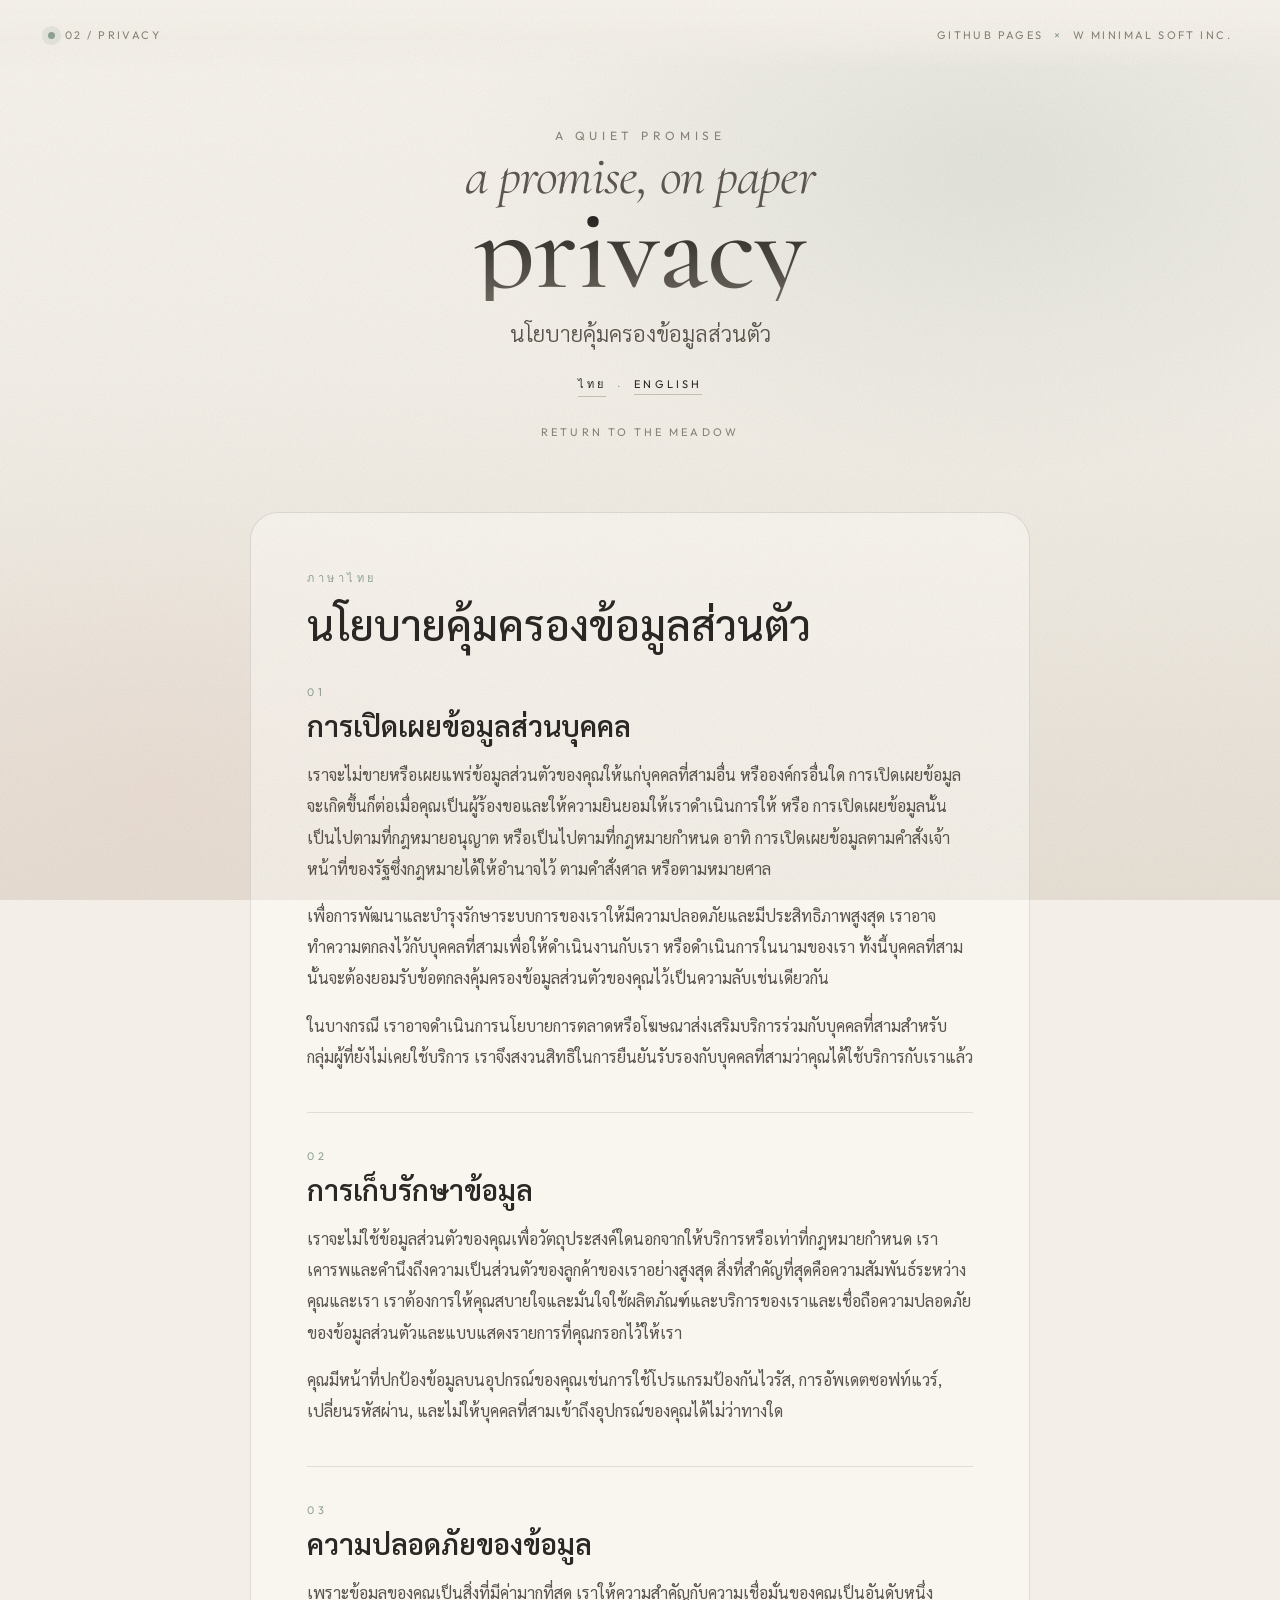
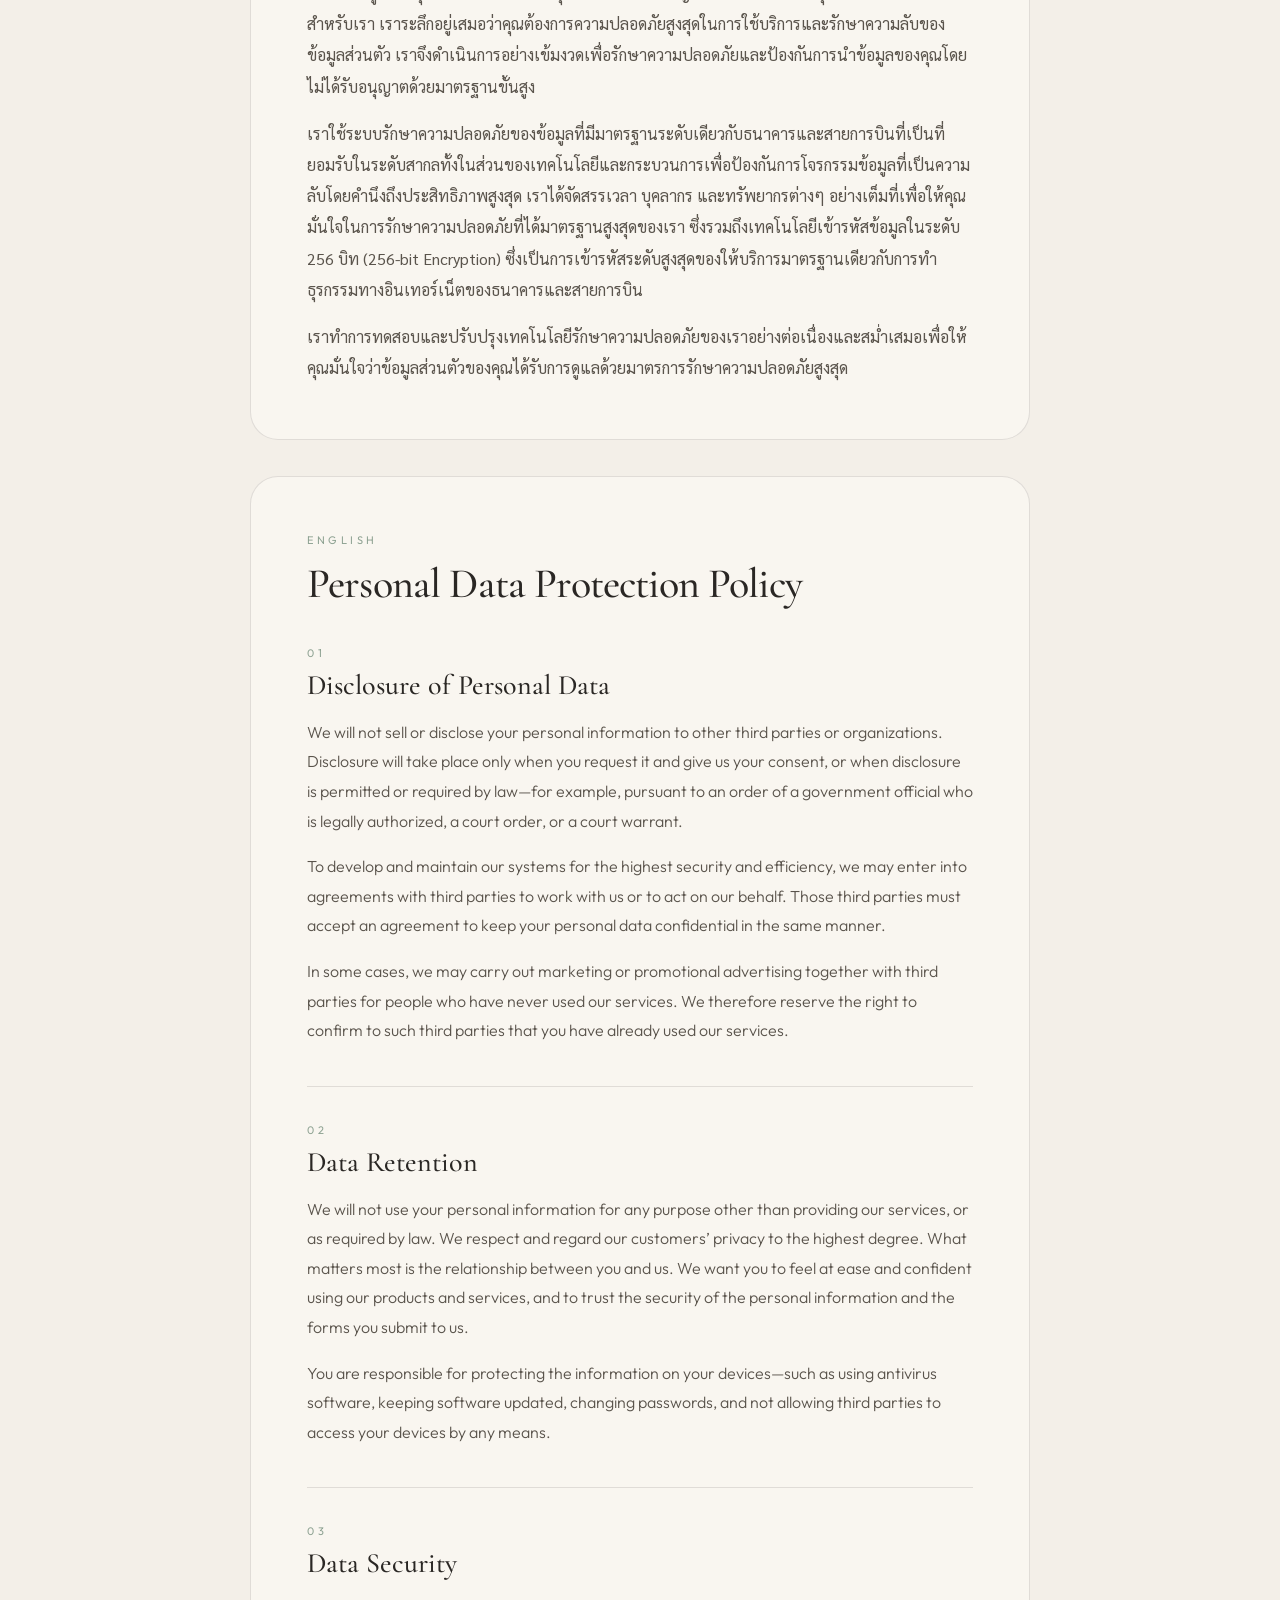
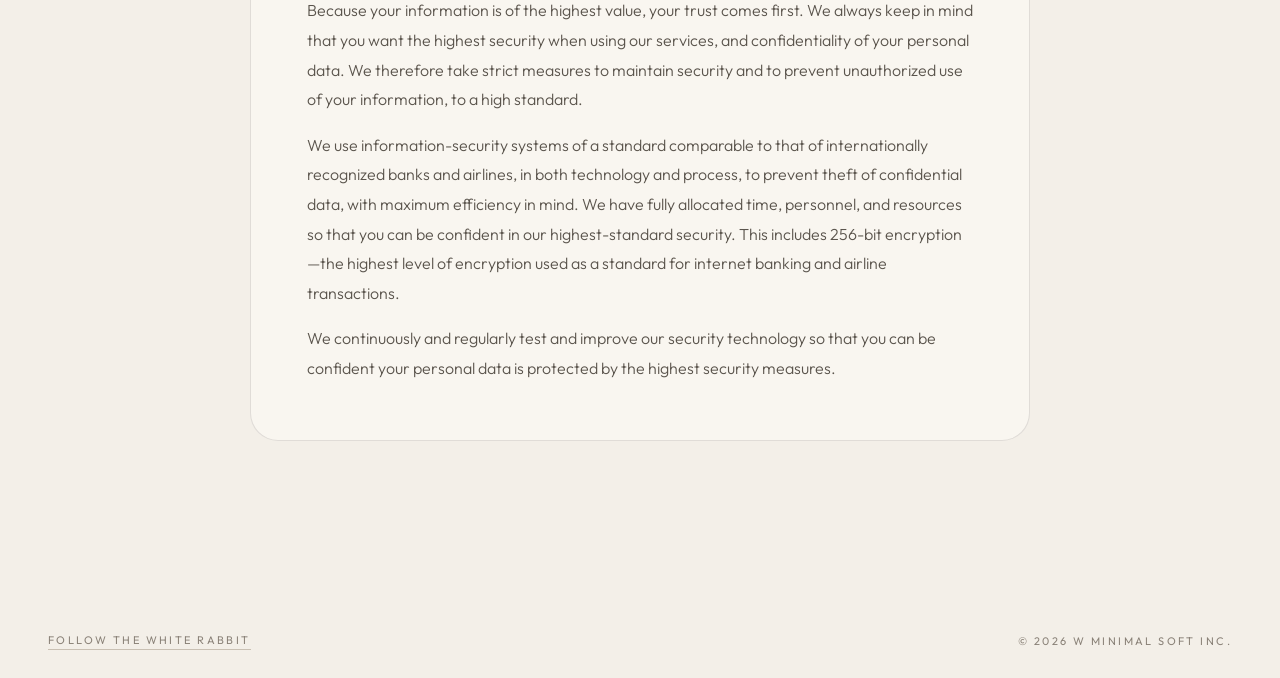
==== privacy.html @ c867a548 "Add files via upload" ====
<!DOCTYPE html>
<html lang="th">
<head>
  <meta charset="UTF-8" />
  <meta name="viewport" content="width=device-width, initial-scale=1, viewport-fit=cover" />
  <meta name="theme-color" content="#f3efe8" />
  <meta name="description" content="นโยบายคุ้มครองข้อมูลส่วนตัว — Privacy Policy by w minimal soft inc." />
  <title>นโยบายคุ้มครองข้อมูลส่วนตัว · Privacy Policy</title>
  <link rel="icon" href="favicon.svg" type="image/svg+xml" />
  <link rel="preconnect" href="https://fonts.googleapis.com" />
  <link rel="preconnect" href="https://fonts.gstatic.com" crossorigin />
  <link href="https://fonts.googleapis.com/css2?family=Cormorant+Garamond:ital,wght@0,400;0,500;1,400;1,500&family=Outfit:wght@300;400;500&family=Sarabun:wght@300;400;500;600&display=swap" rel="stylesheet" />
  <link rel="stylesheet" href="styles.css" />
</head>
<body class="doc">
  <div class="grain" aria-hidden="true"></div>
  <div class="wash" aria-hidden="true"></div>

  <header class="top">
    <p class="mark">
      <span class="dot"></span>
      <span>02 / privacy</span>
    </p>
    <p class="credit">GitHub Pages <em>×</em> w minimal soft inc.</p>
  </header>

  <main class="policy">
    <header class="policy-hero">
      <p class="kicker">a quiet promise</p>
      <h1>
        <span class="line quiet">a promise, on paper</span>
        <span class="line loud">privacy</span>
      </h1>
      <p class="policy-lead">นโยบายคุ้มครองข้อมูลส่วนตัว</p>
      <nav class="lang-nav" aria-label="Language">
        <a href="#th">ไทย</a>
        <span aria-hidden="true">·</span>
        <a href="#en">English</a>
      </nav>
      <a class="back-meadow" href="./">return to the meadow</a>
    </header>

    <article id="th" class="policy-block" lang="th">
      <p class="policy-lang">ภาษาไทย</p>
      <h2>นโยบายคุ้มครองข้อมูลส่วนตัว</h2>

      <section>
        <p class="num">01</p>
        <h3>การเปิดเผยข้อมูลส่วนบุคคล</h3>
        <p>เราจะไม่ขายหรือเผยแพร่ข้อมูลส่วนตัวของคุณให้แก่บุคคลที่สามอื่น หรือองค์กรอื่นใด การเปิดเผยข้อมูลจะเกิดขึ้นก็ต่อเมื่อคุณเป็นผู้ร้องขอและให้ความยินยอมให้เราดำเนินการให้ หรือ การเปิดเผยข้อมูลนั้นเป็นไปตามที่กฎหมายอนุญาต หรือเป็นไปตามที่กฎหมายกำหนด อาทิ การเปิดเผยข้อมูลตามคำสั่งเจ้าหน้าที่ของรัฐซึ่งกฎหมายได้ให้อำนาจไว้ ตามคำสั่งศาล หรือตามหมายศาล</p>
        <p>เพื่อการพัฒนาและบำรุงรักษาระบบการของเราให้มีความปลอดภัยและมีประสิทธิภาพสูงสุด เราอาจทำความตกลงไว้กับบุคคลที่สามเพื่อให้ดำเนินงานกับเรา หรือดำเนินการในนามของเรา ทั้งนี้บุคคลที่สามนั้นจะต้องยอมรับข้อตกลงคุ้มครองข้อมูลส่วนตัวของคุณไว้เป็นความลับเช่นเดียวกัน</p>
        <p>ในบางกรณี เราอาจดำเนินการนโยบายการตลาดหรือโฆษณาส่งเสริมบริการร่วมกับบุคคลที่สามสำหรับกลุ่มผู้ที่ยังไม่เคยใช้บริการ เราจึงสงวนสิทธิในการยืนยันรับรองกับบุคคลที่สามว่าคุณได้ใช้บริการกับเราแล้ว</p>
      </section>

      <section>
        <p class="num">02</p>
        <h3>การเก็บรักษาข้อมูล</h3>
        <p>เราจะไม่ใช้ข้อมูลส่วนตัวของคุณเพื่อวัตถุประสงค์ใดนอกจากให้บริการหรือเท่าที่กฎหมายกำหนด เราเคารพและคำนึงถึงความเป็นส่วนตัวของลูกค้าของเราอย่างสูงสุด สิ่งที่สำคัญที่สุดคือความสัมพันธ์ระหว่างคุณและเรา เราต้องการให้คุณสบายใจและมั่นใจใช้ผลิตภัณฑ์และบริการของเราและเชื่อถือความปลอดภัยของข้อมูลส่วนตัวและแบบแสดงรายการที่คุณกรอกไว้ให้เรา</p>
        <p>คุณมีหน้าที่ปกป้องข้อมูลบนอุปกรณ์ของคุณเช่นการใช้โปรแกรมป้องกันไวรัส, การอัพเดตซอฟท์แวร์, เปลี่ยนรหัสผ่าน, และไม่ให้บุคคลที่สามเข้าถึงอุปกรณ์ของคุณได้ไม่ว่าทางใด</p>
      </section>

      <section>
        <p class="num">03</p>
        <h3>ความปลอดภัยของข้อมูล</h3>
        <p>เพราะข้อมูลของคุณเป็นสิ่งที่มีค่ามากที่สุด เราให้ความสำคัญกับความเชื่อมั่นของคุณเป็นอันดับหนึ่งสำหรับเรา เราระลึกอยู่เสมอว่าคุณต้องการความปลอดภัยสูงสุดในการใช้บริการและรักษาความลับของข้อมูลส่วนตัว เราจึงดำเนินการอย่างเข้มงวดเพื่อรักษาความปลอดภัยและป้องกันการนำข้อมูลของคุณโดยไม่ได้รับอนุญาตด้วยมาตรฐานขั้นสูง</p>
        <p>เราใช้ระบบรักษาความปลอดภัยของข้อมูลที่มีมาตรฐานระดับเดียวกับธนาคารและสายการบินที่เป็นที่ยอมรับในระดับสากลทั้งในส่วนของเทคโนโลยีและกระบวนการเพื่อป้องกันการโจรกรรมข้อมูลที่เป็นความลับโดยคำนึงถึงประสิทธิภาพสูงสุด เราได้จัดสรรเวลา บุคลากร และทรัพยากรต่างๆ อย่างเต็มที่เพื่อให้คุณมั่นใจในการรักษาความปลอดภัยที่ได้มาตรฐานสูงสุดของเรา ซึ่งรวมถึงเทคโนโลยีเข้ารหัสข้อมูลในระดับ 256 บิท (256-bit Encryption) ซึ่งเป็นการเข้ารหัสระดับสูงสุดของให้บริการมาตรฐานเดียวกับการทำธุรกรรมทางอินเทอร์เน็ตของธนาคารและสายการบิน</p>
        <p>เราทำการทดสอบและปรับปรุงเทคโนโลยีรักษาความปลอดภัยของเราอย่างต่อเนื่องและสม่ำเสมอเพื่อให้คุณมั่นใจว่าข้อมูลส่วนตัวของคุณได้รับการดูแลด้วยมาตรการรักษาความปลอดภัยสูงสุด</p>
      </section>
    </article>

    <article id="en" class="policy-block" lang="en">
      <p class="policy-lang">English</p>
      <h2>Personal Data Protection Policy</h2>

      <section>
        <p class="num">01</p>
        <h3>Disclosure of Personal Data</h3>
        <p>We will not sell or disclose your personal information to other third parties or organizations. Disclosure will take place only when you request it and give us your consent, or when disclosure is permitted or required by law—for example, pursuant to an order of a government official who is legally authorized, a court order, or a court warrant.</p>
        <p>To develop and maintain our systems for the highest security and efficiency, we may enter into agreements with third parties to work with us or to act on our behalf. Those third parties must accept an agreement to keep your personal data confidential in the same manner.</p>
        <p>In some cases, we may carry out marketing or promotional advertising together with third parties for people who have never used our services. We therefore reserve the right to confirm to such third parties that you have already used our services.</p>
      </section>

      <section>
        <p class="num">02</p>
        <h3>Data Retention</h3>
        <p>We will not use your personal information for any purpose other than providing our services, or as required by law. We respect and regard our customers’ privacy to the highest degree. What matters most is the relationship between you and us. We want you to feel at ease and confident using our products and services, and to trust the security of the personal information and the forms you submit to us.</p>
        <p>You are responsible for protecting the information on your devices—such as using antivirus software, keeping software updated, changing passwords, and not allowing third parties to access your devices by any means.</p>
      </section>

      <section>
        <p class="num">03</p>
        <h3>Data Security</h3>
        <p>Because your information is of the highest value, your trust comes first. We always keep in mind that you want the highest security when using our services, and confidentiality of your personal data. We therefore take strict measures to maintain security and to prevent unauthorized use of your information, to a high standard.</p>
        <p>We use information-security systems of a standard comparable to that of internationally recognized banks and airlines, in both technology and process, to prevent theft of confidential data, with maximum efficiency in mind. We have fully allocated time, personnel, and resources so that you can be confident in our highest-standard security. This includes 256-bit encryption—the highest level of encryption used as a standard for internet banking and airline transactions.</p>
        <p>We continuously and regularly test and improve our security technology so that you can be confident your personal data is protected by the highest security measures.</p>
      </section>
    </article>
  </main>

  <footer class="floor policy-floor">
    <a href="./">follow the white rabbit</a>
    <span class="copy">© 2026 w minimal soft inc.</span>
  </footer>
</body>
</html>
---- styles.css ----
:root {
  --paper: #f3efe8;
  --mist: #e7e0d5;
  --ink: #2a2724;
  --mute: #8a8278;
  --sage: #8fa393;
  --blush: #e8c9c0;
  --rabbit: #fffdf8;
  --line: rgba(42, 39, 36, 0.12);
  --ease: cubic-bezier(0.22, 1, 0.36, 1);
}

*,
*::before,
*::after {
  box-sizing: border-box;
  margin: 0;
  padding: 0;
}

html,
body {
  min-height: 100%;
}

body {
  font-family: "Outfit", system-ui, sans-serif;
  color: var(--ink);
  background: var(--paper);
  overflow: hidden;
  cursor: none;
}

body.inside {
  cursor: auto;
}

body.inside .cursor-glow {
  opacity: 0;
}

.grain,
.wash,
#motes,
.cursor-glow,
.iris {
  pointer-events: none;
}

.grain {
  position: fixed;
  inset: 0;
  z-index: 8;
  opacity: 0.22;
  mix-blend-mode: multiply;
  background-image: url("data:image/svg+xml,%3Csvg xmlns='http://www.w3.org/2000/svg' width='180' height='180'%3E%3Cfilter id='n'%3E%3CfeTurbulence type='fractalNoise' baseFrequency='.85' numOctaves='4' stitchTiles='stitch'/%3E%3C/filter%3E%3Crect width='180' height='180' filter='url(%23n)' opacity='.55'/%3E%3C/svg%3E");
}

.wash {
  position: fixed;
  inset: 0;
  z-index: 0;
  background:
    radial-gradient(900px 520px at 78% 18%, rgba(143, 163, 147, 0.18), transparent 60%),
    radial-gradient(700px 480px at 12% 88%, rgba(232, 201, 192, 0.22), transparent 62%),
    linear-gradient(180deg, #f7f3ed 0%, var(--paper) 42%, var(--mist) 100%);
}

#motes {
  position: fixed;
  inset: 0;
  z-index: 1;
}

.cursor-glow {
  position: fixed;
  width: 180px;
  height: 180px;
  margin: -90px 0 0 -90px;
  border-radius: 50%;
  background: radial-gradient(circle, rgba(255, 253, 248, 0.55), rgba(143, 163, 147, 0.08) 42%, transparent 70%);
  z-index: 2;
  transform: translate(-100px, -100px);
  transition: opacity 0.4s ease;
}

.top,
.floor {
  position: fixed;
  left: 0;
  right: 0;
  z-index: 6;
  display: flex;
  justify-content: space-between;
  align-items: center;
  gap: 16px;
  padding: 28px clamp(20px, 4vw, 48px);
  font-size: 11px;
  letter-spacing: 0.22em;
  text-transform: uppercase;
  color: var(--mute);
}

.top {
  top: 0;
}

.floor {
  bottom: 0;
}

.floor .in {
  display: none;
}

body.inside .floor .out {
  display: none;
}

body.inside .floor .in {
  display: inline;
}

.mark {
  display: flex;
  align-items: center;
  gap: 10px;
}

.dot {
  width: 7px;
  height: 7px;
  border-radius: 50%;
  background: var(--sage);
  box-shadow: 0 0 0 6px rgba(143, 163, 147, 0.16);
  animation: pulse 3.6s var(--ease) infinite;
}

.credit em {
  font-style: normal;
  color: var(--sage);
  padding: 0 6px;
}

.stage {
  position: relative;
  z-index: 4;
  min-height: 100dvh;
  display: grid;
  place-items: center;
  padding: 108px 24px 92px;
}

[hidden] {
  display: none !important;
}

.surface,
.hole {
  width: min(920px, 100%);
  text-align: center;
}

.kicker {
  font-size: 12px;
  letter-spacing: 0.38em;
  text-transform: uppercase;
  color: var(--mute);
}

.surface .kicker {
  margin-top: 22px;
}

.hole .kicker {
  margin-bottom: 20px;
}

h1 {
  font-family: "Cormorant Garamond", Georgia, serif;
  font-weight: 500;
  line-height: 0.86;
  letter-spacing: -0.03em;
}

h1 .line {
  display: block;
}

h1 .quiet {
  font-size: clamp(28px, 5vw, 54px);
  font-style: italic;
  font-weight: 400;
  color: #5d574f;
}

h1 .loud {
  font-size: clamp(52px, 11vw, 118px);
  font-weight: 500;
  background: linear-gradient(180deg, #2a2724 20%, #6d675e 100%);
  -webkit-background-clip: text;
  background-clip: text;
  color: transparent;
}

.hint {
  margin-top: 18px;
  font-size: 12px;
  letter-spacing: 0.28em;
  text-transform: uppercase;
  color: var(--mute);
}

.hint span {
  color: var(--sage);
  padding: 0 8px;
}

.rabbit-btn {
  position: relative;
  margin: 28px auto 0;
  display: grid;
  place-items: center;
  gap: 8px;
  background: none;
  border: 0;
  cursor: none;
  color: inherit;
  animation: bob 4.8s var(--ease) infinite;
}

.rabbit {
  width: min(168px, 46vw);
  height: auto;
  filter: drop-shadow(0 18px 24px rgba(80, 70, 58, 0.12));
  transition: transform 0.6s var(--ease);
}

.rabbit-btn:hover .rabbit,
.rabbit-btn:focus-visible .rabbit {
  transform: translateY(-6px) scale(1.03);
}

.rabbit-btn:focus-visible {
  outline: none;
}

.ear-front {
  transform-origin: 110px 90px;
  animation: twitch 5.4s ease-in-out infinite;
}

.eye {
  transform-origin: 148px 118px;
  animation: blink 6.2s ease-in-out infinite;
}

.enter {
  font-size: 10px;
  letter-spacing: 0.42em;
  text-transform: uppercase;
  color: var(--sage);
}

.paw-trail {
  position: absolute;
  inset: auto auto 18px 8%;
  display: flex;
  gap: 10px;
  opacity: 0.45;
}

.paw-trail i {
  width: 5px;
  height: 5px;
  border-radius: 50%;
  background: #cfc4b4;
  animation: fade 2.8s ease-in-out infinite;
}

.paw-trail i:nth-child(2) { animation-delay: 0.2s; }
.paw-trail i:nth-child(3) { animation-delay: 0.4s; }
.paw-trail i:nth-child(4) { animation-delay: 0.6s; }
.paw-trail i:nth-child(5) { animation-delay: 0.8s; }

.hole h2 {
  font-family: "Cormorant Garamond", Georgia, serif;
  font-size: clamp(48px, 10vw, 108px);
  font-weight: 500;
  letter-spacing: -0.03em;
  line-height: 0.9;
}

.letter {
  margin: 28px auto 0;
  max-width: 46ch;
  font-size: clamp(16px, 2vw, 20px);
  font-weight: 300;
  line-height: 1.7;
  color: #5a544c;
}

.watch {
  margin-top: 36px;
  font-family: "Cormorant Garamond", Georgia, serif;
  font-style: italic;
  font-size: 22px;
  color: var(--sage);
}

.back {
  margin-top: 40px;
  background: transparent;
  border: 1px solid var(--line);
  color: var(--ink);
  font: inherit;
  font-size: 11px;
  letter-spacing: 0.28em;
  text-transform: uppercase;
  padding: 14px 22px;
  border-radius: 999px;
  cursor: pointer;
  transition: background 0.3s ease, border-color 0.3s ease;
}

.back:hover,
.back:focus-visible {
  background: rgba(255, 253, 248, 0.7);
  border-color: #c9c0b3;
  outline: none;
}

.iris {
  position: fixed;
  inset: 0;
  z-index: 12;
  background: #1c1a18;
  clip-path: circle(0 at 50% 58%);
  opacity: 0;
  transition: clip-path 1.05s var(--ease), opacity 0.2s linear;
}

.iris.open {
  opacity: 1;
  clip-path: circle(150% at 50% 58%);
}

body.inside .wash {
  background:
    radial-gradient(800px 500px at 50% 20%, rgba(143, 163, 147, 0.14), transparent 55%),
    linear-gradient(180deg, #ece6dc, #ddd4c6);
}

@keyframes bob {
  0%, 100% { transform: translateY(0); }
  50% { transform: translateY(-10px); }
}

@keyframes twitch {
  0%, 86%, 100% { transform: rotate(0deg); }
  90% { transform: rotate(-7deg); }
  94% { transform: rotate(3deg); }
}

@keyframes blink {
  0%, 92%, 100% { transform: scaleY(1); }
  94% { transform: scaleY(0.08); }
}

@keyframes pulse {
  0%, 100% { box-shadow: 0 0 0 6px rgba(143, 163, 147, 0.16); }
  50% { box-shadow: 0 0 0 10px rgba(143, 163, 147, 0.05); }
}

@keyframes fade {
  0%, 100% { opacity: 0.15; transform: scale(0.7); }
  50% { opacity: 0.8; transform: scale(1); }
}

@media (max-width: 720px) {
  body { cursor: auto; }
  .cursor-glow { display: none; }
  .top, .floor { padding: 18px 18px; letter-spacing: 0.12em; }
  .credit, .copy { display: none; }
  .rabbit-btn { cursor: pointer; }
  .policy-hero .kicker {
    letter-spacing: 0.16em;
    font-size: 10px;
  }
  .policy-block {
    padding: 24px 20px;
    border-radius: 22px;
  }
}

@media (max-height: 760px) {
  h1 .quiet { font-size: clamp(22px, 4vw, 36px); }
  h1 .loud { font-size: clamp(44px, 9vw, 84px); }
  .rabbit { width: min(132px, 38vw); }
  .rabbit-btn { margin-top: 16px; }
  .kicker { margin-top: 14px; }
}

body.doc {
  overflow: auto;
  cursor: auto;
}

body.doc .top {
  background: linear-gradient(180deg, #f7f3ed 0%, rgba(243, 239, 232, 0.92) 55%, rgba(243, 239, 232, 0));
}

.policy {
  position: relative;
  z-index: 4;
  width: min(780px, calc(100% - 40px));
  margin: 0 auto;
  padding: 128px 0 120px;
}

.policy-hero {
  text-align: center;
  margin-bottom: 72px;
}

.policy-hero h1 {
  margin-top: 10px;
}

.policy-lead {
  margin-top: 18px;
  font-family: "Sarabun", "Outfit", sans-serif;
  font-weight: 300;
  font-size: clamp(18px, 2.4vw, 22px);
  color: #5a544c;
}

.lang-nav {
  display: flex;
  justify-content: center;
  align-items: center;
  gap: 12px;
  margin-top: 28px;
  font-size: 11px;
  letter-spacing: 0.28em;
  text-transform: uppercase;
}

.lang-nav a {
  color: var(--ink);
  text-decoration: none;
  border-bottom: 1px solid #c9c0b3;
  padding-bottom: 3px;
}

.lang-nav a:hover,
.lang-nav a:focus-visible {
  color: var(--sage);
  outline: none;
}

.lang-nav span {
  color: var(--sage);
}

.back-meadow {
  display: inline-block;
  margin-top: 28px;
  font-size: 11px;
  letter-spacing: 0.28em;
  text-transform: uppercase;
  color: var(--mute);
  text-decoration: none;
}

.back-meadow:hover,
.back-meadow:focus-visible {
  color: var(--ink);
  outline: none;
}

html {
  scroll-behavior: smooth;
}

.policy-block {
  scroll-margin-top: 108px;
  background: rgba(255, 253, 248, 0.48);
  border: 1px solid var(--line);
  border-radius: 28px;
  padding: clamp(28px, 5vw, 56px);
  margin-bottom: 36px;
}

.policy-lang {
  font-size: 11px;
  letter-spacing: 0.32em;
  text-transform: uppercase;
  color: var(--sage);
  margin-bottom: 12px;
}

.policy-block h2 {
  font-family: "Cormorant Garamond", "Sarabun", Georgia, serif;
  font-size: clamp(28px, 5vw, 42px);
  font-weight: 500;
  letter-spacing: -0.02em;
  line-height: 1.2;
  margin-bottom: 36px;
}

.policy-block[lang="th"] h2,
.policy-block[lang="th"] h3,
.policy-block[lang="th"] p:not(.num):not(.policy-lang) {
  font-family: "Sarabun", "Outfit", sans-serif;
}

.policy-block[lang="th"] h2 {
  font-weight: 500;
  letter-spacing: 0;
}

.policy-block section + section {
  margin-top: 40px;
  padding-top: 36px;
  border-top: 1px solid var(--line);
}

.policy-block .num {
  font-size: 11px;
  letter-spacing: 0.36em;
  color: var(--sage);
  margin-bottom: 8px;
}

.policy-block h3 {
  font-family: "Cormorant Garamond", Georgia, serif;
  font-size: clamp(22px, 3vw, 28px);
  font-weight: 500;
  margin-bottom: 16px;
}

.policy-block[lang="th"] h3 {
  font-weight: 600;
  letter-spacing: 0;
}

.policy-block p:not(.num):not(.policy-lang) {
  font-weight: 300;
  font-size: 16px;
  line-height: 1.85;
  color: #5a544c;
}

.policy-block[lang="th"] p:not(.num):not(.policy-lang) {
  font-weight: 400;
  line-height: 1.95;
}

.policy-block p + p:not(.num):not(.policy-lang) {
  margin-top: 16px;
}

.policy-floor {
  position: relative;
  margin-top: 8px;
}

.policy-floor a {
  color: inherit;
  text-decoration: none;
  border-bottom: 1px solid #c9c0b3;
  padding-bottom: 2px;
}

.floor a.policy-link {
  color: inherit;
  text-decoration: none;
  border-bottom: 1px solid transparent;
  letter-spacing: inherit;
  text-transform: inherit;
}

.floor a.policy-link:hover,
.floor a.policy-link:focus-visible {
  border-bottom-color: #c9c0b3;
  outline: none;
}

@media (prefers-reduced-motion: reduce) {
  *, *::before, *::after {
    animation: none !important;
    transition: none !important;
  }
}
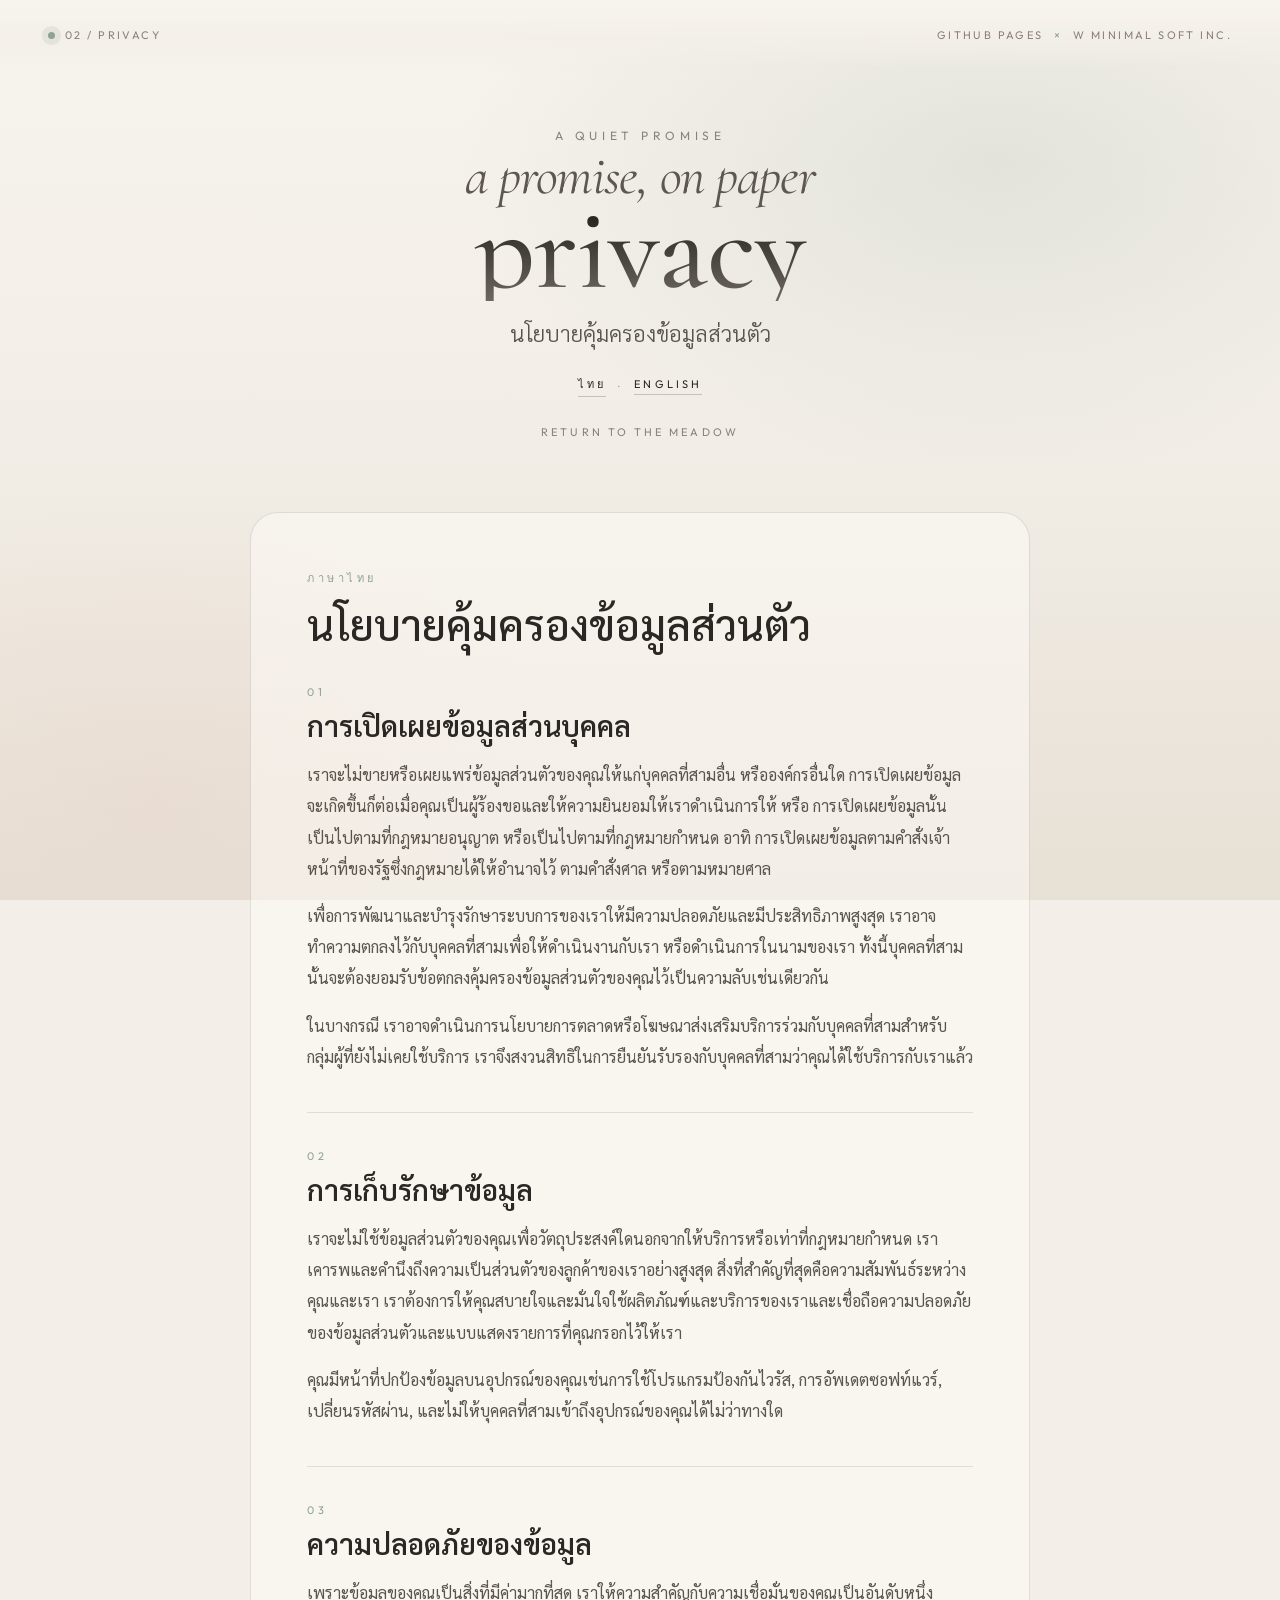
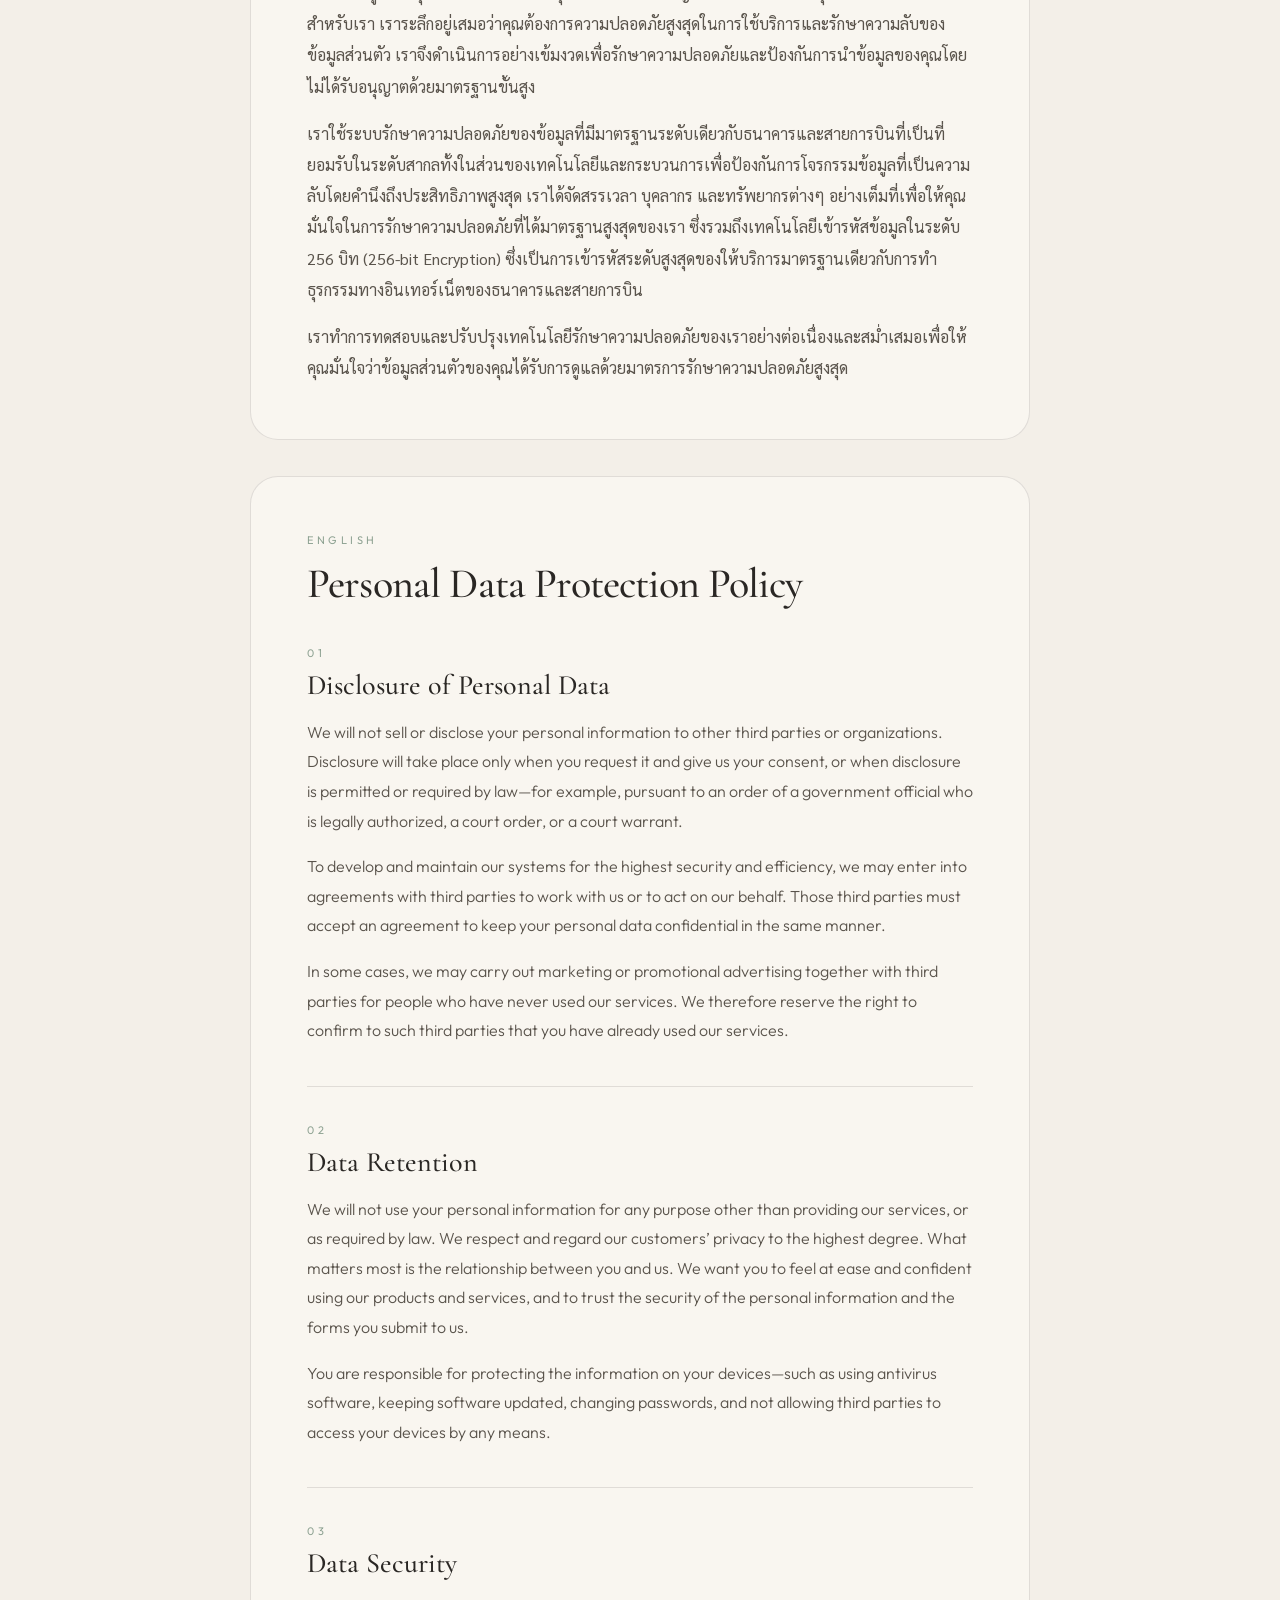
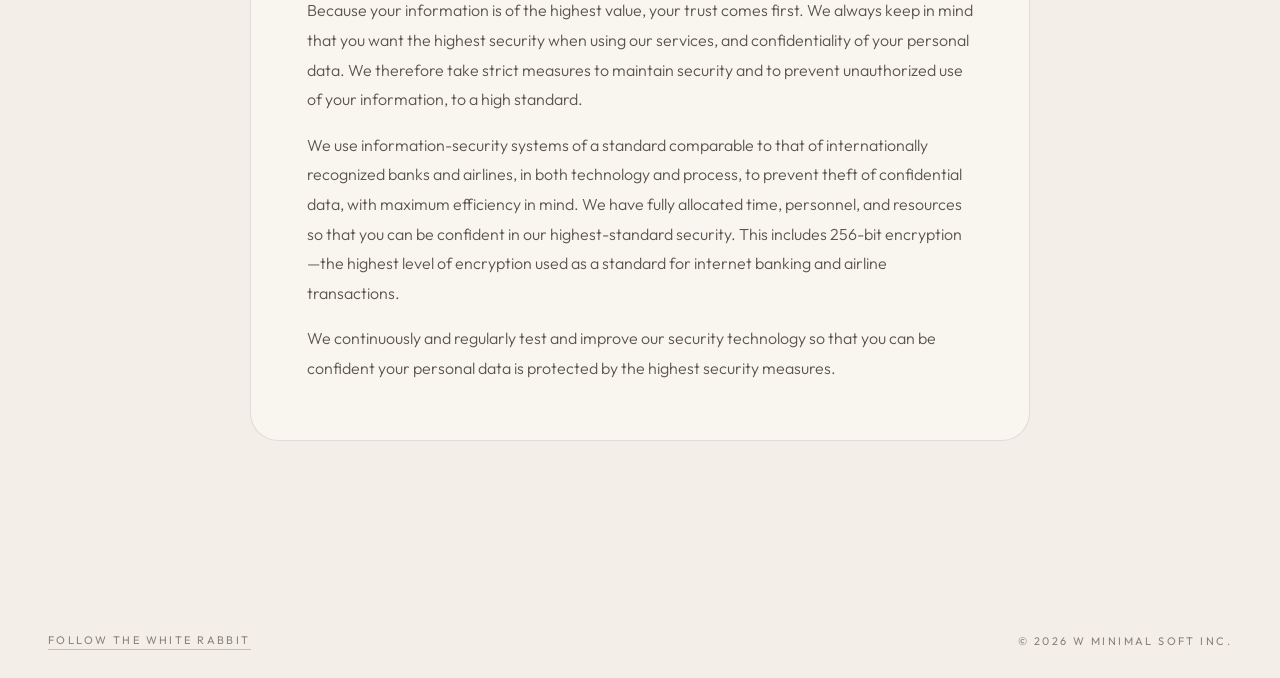
==== commit fe74751a: "Add files via upload" ====
--- a/privacy.html
+++ b/privacy.html
@@ -10,7 +10,26 @@
   <link rel="preconnect" href="https://fonts.googleapis.com" />
   <link rel="preconnect" href="https://fonts.gstatic.com" crossorigin />
   <link href="https://fonts.googleapis.com/css2?family=Cormorant+Garamond:ital,wght@0,400;0,500;1,400;1,500&family=Outfit:wght@300;400;500&family=Sarabun:wght@300;400;500;600&display=swap" rel="stylesheet" />
-  <link rel="stylesheet" href="styles.css" />
+  <link rel="stylesheet" href="styles.css?v=2" />
+  <style>
+    body.doc {
+      overflow: auto !important;
+      height: auto !important;
+      cursor: auto !important;
+    }
+    body.doc .wash,
+    body.doc .grain {
+      z-index: -1 !important;
+    }
+    .policy {
+      position: relative;
+      z-index: 1;
+      width: min(780px, calc(100% - 40px));
+      margin: 0 auto;
+      padding: 128px 0 120px;
+      color: #2a2724;
+    }
+  </style>
 </head>
 <body class="doc">
   <div class="grain" aria-hidden="true"></div>
--- a/styles.css
+++ b/styles.css
@@ -402,8 +402,15 @@
 }
 
 body.doc {
-  overflow: auto;
+  overflow: auto !important;
+  height: auto;
+  min-height: 100%;
   cursor: auto;
+}
+
+body.doc .wash,
+body.doc .grain {
+  z-index: -1;
 }
 
 body.doc .top {
@@ -412,7 +419,7 @@
 
 .policy {
   position: relative;
-  z-index: 4;
+  z-index: 1;
   width: min(780px, calc(100% - 40px));
   margin: 0 auto;
   padding: 128px 0 120px;
